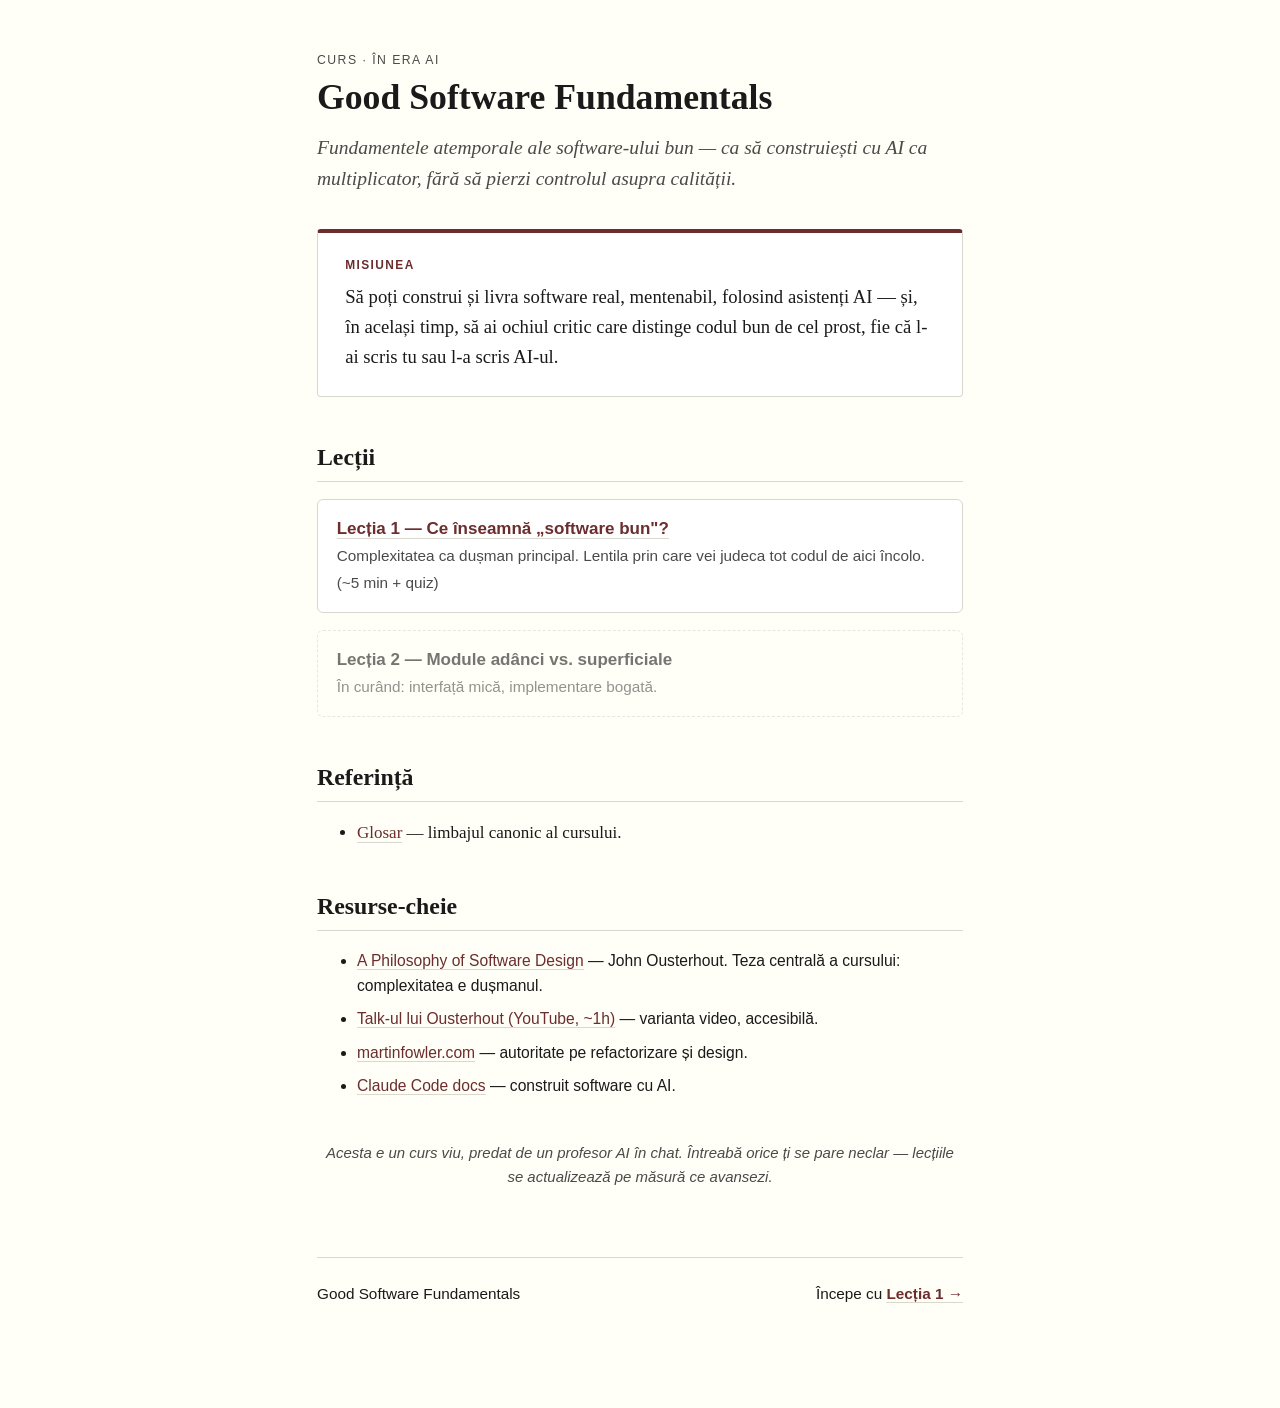
==== index.html @ 37c4af3b "Site curs: home, Lecția 1, glosar + setup GitHub Pages Co-Authored-By: Claude Opus 4.8 <noreply@anth" ====
<!DOCTYPE html>
<html lang="ro">
<head>
<meta charset="utf-8">
<meta name="viewport" content="width=device-width, initial-scale=1">
<meta name="apple-mobile-web-app-capable" content="yes">
<meta name="apple-mobile-web-app-title" content="Software Fundamentals">
<meta name="theme-color" content="#fffff8">
<title>Good Software Fundamentals</title>
<link rel="stylesheet" href="assets/course.css">
</head>
<body>

<div class="course-tag">Curs · în era AI</div>
<h1>Good Software Fundamentals</h1>
<p class="lead">Fundamentele atemporale ale software-ului bun — ca să construiești cu AI ca multiplicator, fără să pierzi controlul asupra calității.</p>

<div class="key-idea">
  <span class="label">Misiunea</span>
  Să poți construi și livra software real, mentenabil, folosind asistenți AI — și, în același timp, să ai ochiul critic care distinge codul bun de cel prost, fie că l-ai scris tu sau l-a scris AI-ul.
</div>

<h2>Lecții</h2>
<ol class="lesson-list">
  <li>
    <a href="lessons/0001-ce-este-software-bun.html"><strong>Lecția 1 — Ce înseamnă „software bun"?</strong></a><br>
    <span class="muted">Complexitatea ca dușman principal. Lentila prin care vei judeca tot codul de aici încolo. (~5 min + quiz)</span>
  </li>
  <li class="upcoming">
    <strong>Lecția 2 — Module adânci vs. superficiale</strong><br>
    <span class="muted">În curând: interfață mică, implementare bogată.</span>
  </li>
</ol>

<h2>Referință</h2>
<ul>
  <li><a href="glossary.html">Glosar</a> — limbajul canonic al cursului.</li>
</ul>

<h2>Resurse-cheie</h2>
<ul class="sources-list">
  <li><a href="https://web.stanford.edu/~ouster/cgi-bin/book.php">A Philosophy of Software Design</a> — John Ousterhout. Teza centrală a cursului: complexitatea e dușmanul.</li>
  <li><a href="https://www.youtube.com/watch?v=bmSAYlu0NcY">Talk-ul lui Ousterhout (YouTube, ~1h)</a> — varianta video, accesibilă.</li>
  <li><a href="https://martinfowler.com/">martinfowler.com</a> — autoritate pe refactorizare și design.</li>
  <li><a href="https://docs.claude.com/en/docs/claude-code/overview">Claude Code docs</a> — construit software cu AI.</li>
</ul>

<div class="ask-teacher">
  Acesta e un curs viu, predat de un profesor AI în chat. Întreabă orice ți se pare neclar — lecțiile se actualizează pe măsură ce avansezi.
</div>

<div class="lesson-nav">
  <span>Good Software Fundamentals</span>
  <span>Începe cu <a href="lessons/0001-ce-este-software-bun.html"><strong>Lecția 1 →</strong></a></span>
</div>

</body>
</html>
---- assets/course.css ----
/* =====================================================================
   Good Software Fundamentals — shared course stylesheet
   Tufte-inspired: generous margins, readable serif, muted palette.
   Every lesson links this file. Keep lessons consistent — edit here,
   not inline.
   ===================================================================== */

:root {
  --ink:        #1a1a1a;
  --ink-soft:   #4a4a4a;
  --paper:      #fffff8;   /* warm Tufte paper */
  --rule:       #d8d8cf;
  --accent:     #6b2d2d;   /* deep brick red for emphasis */
  --accent-bg:  #f4eaea;
  --good:       #2e6b3f;
  --good-bg:    #e9f2eb;
  --bad:        #8a2b2b;
  --bad-bg:     #f6eaea;
  --code-bg:    #f3f1e7;
  --ai:         #2d4a6b;   /* blue for "AI era" callouts */
  --ai-bg:      #e9eef4;
  --maxw:       42rem;
}

* { box-sizing: border-box; }

html { font-size: 17px; }

body {
  margin: 0 auto;
  padding: 3rem 2rem 6rem;
  max-width: var(--maxw);
  background: var(--paper);
  color: var(--ink);
  font-family: Georgia, "Iowan Old Style", "Palatino Linotype", serif;
  line-height: 1.6;
  -webkit-font-smoothing: antialiased;
}

/* ---- Course chrome ---- */
.course-tag {
  font-family: -apple-system, BlinkMacSystemFont, "Segoe UI", sans-serif;
  font-size: 0.72rem;
  letter-spacing: 0.12em;
  text-transform: uppercase;
  color: var(--ink-soft);
  margin-bottom: 0.4rem;
}

h1 {
  font-size: 2.1rem;
  line-height: 1.15;
  margin: 0.2rem 0 0.6rem;
  font-weight: 700;
}

h2 {
  font-size: 1.4rem;
  margin: 2.4rem 0 0.6rem;
  border-bottom: 1px solid var(--rule);
  padding-bottom: 0.3rem;
}

h3 { font-size: 1.1rem; margin: 1.6rem 0 0.4rem; }

.lead {
  font-size: 1.15rem;
  color: var(--ink-soft);
  font-style: italic;
  margin-bottom: 2rem;
}

p { margin: 0.8rem 0; }

a { color: var(--accent); text-decoration: none; border-bottom: 1px solid var(--rule); }
a:hover { border-bottom-color: var(--accent); }

strong { font-weight: 700; }

blockquote {
  margin: 1.4rem 0;
  padding: 0.2rem 0 0.2rem 1.2rem;
  border-left: 3px solid var(--rule);
  color: var(--ink-soft);
  font-style: italic;
}

code {
  font-family: "SF Mono", "JetBrains Mono", Menlo, Consolas, monospace;
  font-size: 0.86em;
  background: var(--code-bg);
  padding: 0.1em 0.35em;
  border-radius: 3px;
}

pre {
  background: var(--code-bg);
  padding: 1rem 1.2rem;
  border-radius: 6px;
  overflow-x: auto;
  font-size: 0.84rem;
  line-height: 1.5;
}
pre code { background: none; padding: 0; font-size: inherit; }

/* ---- Callout boxes ---- */
.callout {
  margin: 1.6rem 0;
  padding: 1rem 1.2rem;
  border-radius: 6px;
  border-left: 4px solid var(--accent);
  background: var(--accent-bg);
  font-family: -apple-system, BlinkMacSystemFont, "Segoe UI", sans-serif;
  font-size: 0.95rem;
}
.callout .label {
  display: block;
  font-size: 0.7rem;
  letter-spacing: 0.1em;
  text-transform: uppercase;
  margin-bottom: 0.3rem;
  font-weight: 700;
}
.callout.ai   { border-left-color: var(--ai);   background: var(--ai-bg); }
.callout.ai .label   { color: var(--ai); }
.callout.good { border-left-color: var(--good); background: var(--good-bg); }
.callout.good .label { color: var(--good); }
.callout .label { color: var(--accent); }

/* ---- Key idea banner ---- */
.key-idea {
  margin: 2rem 0;
  padding: 1.4rem 1.6rem;
  background: #fff;
  border: 1px solid var(--rule);
  border-top: 4px solid var(--accent);
  border-radius: 4px;
  font-size: 1.1rem;
}
.key-idea .label {
  font-family: -apple-system, sans-serif;
  font-size: 0.7rem; letter-spacing: 0.12em; text-transform: uppercase;
  color: var(--accent); font-weight: 700; display:block; margin-bottom: 0.4rem;
}

/* ---- Comparison table good/bad ---- */
.compare { display: grid; grid-template-columns: 1fr 1fr; gap: 1rem; margin: 1.4rem 0; }
.compare > div { padding: 1rem; border-radius: 6px; font-size: 0.92rem; }
.compare .y { background: var(--good-bg); border: 1px solid #cfe0d4; }
.compare .n { background: var(--bad-bg);  border: 1px solid #e6cccc; }
.compare h4 { margin: 0 0 0.5rem; font-family: -apple-system, sans-serif; font-size: 0.8rem; letter-spacing:0.06em; text-transform: uppercase; }
.compare .y h4 { color: var(--good); }
.compare .n h4 { color: var(--bad); }

/* ---- Home: lesson & source lists ---- */
.lesson-list { list-style: none; padding: 0; }
.lesson-list > li {
  margin: 0 0 1rem;
  padding: 0.9rem 1.1rem;
  background: #fff;
  border: 1px solid var(--rule);
  border-radius: 6px;
}
.lesson-list > li.upcoming { opacity: 0.6; background: transparent; border-style: dashed; }
.muted { color: var(--ink-soft); font-size: 0.9rem; }
.sources-list, .lesson-list { font-family: -apple-system, BlinkMacSystemFont, "Segoe UI", sans-serif; }
.sources-list li { margin: 0.5rem 0; font-size: 0.92rem; }

/* ---- Glossary ---- */
.term { margin: 1.4rem 0; padding-bottom: 1.2rem; border-bottom: 1px solid var(--rule); }
.term:last-child { border-bottom: none; }
.term dt { font-weight: 700; font-size: 1.05rem; color: var(--accent); }
.term dd { margin: 0.4rem 0 0; }
.term .avoid {
  display: block; margin-top: 0.4rem;
  font-family: -apple-system, sans-serif; font-size: 0.82rem; color: var(--ink-soft);
}
.term .avoid b { color: var(--bad); font-weight: 600; }

/* ---- Footer nav ---- */
.lesson-nav {
  margin-top: 4rem;
  padding-top: 1.4rem;
  border-top: 1px solid var(--rule);
  font-family: -apple-system, sans-serif;
  font-size: 0.9rem;
  display: flex;
  justify-content: space-between;
  flex-wrap: wrap;
  gap: 1rem;
}

.source {
  margin: 2rem 0;
  font-family: -apple-system, sans-serif;
  font-size: 0.9rem;
  background: #fff;
  border: 1px dashed var(--rule);
  padding: 0.9rem 1.1rem;
  border-radius: 6px;
}
.source .label { font-weight: 700; color: var(--accent); }

.ask-teacher {
  margin-top: 2.5rem;
  font-family: -apple-system, sans-serif;
  font-size: 0.88rem;
  color: var(--ink-soft);
  text-align: center;
  font-style: italic;
}

@media (max-width: 600px) {
  .compare { grid-template-columns: 1fr; }
  html { font-size: 16px; }
}

/* ---- Quiz widget ---- */
.quiz-widget {
  margin: 1.8rem 0;
  font-family: -apple-system, BlinkMacSystemFont, "Segoe UI", sans-serif;
}
.quiz-q { margin: 1.4rem 0; }
.quiz-prompt { font-size: 1rem; margin: 0 0 0.6rem; font-family: Georgia, serif; }
.quiz-prompt .qn { color: var(--accent); font-weight: 700; }
.quiz-opts { display: grid; gap: 0.5rem; }
.quiz-opts button {
  text-align: left;
  padding: 0.6rem 0.9rem;
  font-size: 0.92rem;
  background: #fff;
  border: 1px solid var(--rule);
  border-radius: 5px;
  cursor: pointer;
  font-family: inherit;
  transition: background 0.12s, border-color 0.12s;
}
.quiz-opts button:hover:not(:disabled) { border-color: var(--accent); background: var(--accent-bg); }
.quiz-opts button:disabled { cursor: default; opacity: 0.95; }
.quiz-opts button.correct { background: var(--good-bg); border-color: var(--good); color: var(--good); font-weight: 700; }
.quiz-opts button.wrong   { background: var(--bad-bg);  border-color: var(--bad);  color: var(--bad); }
.quiz-feedback { font-size: 0.9rem; margin: 0.6rem 0 0; min-height: 1px; }
.quiz-feedback.ok { color: var(--good); }
.quiz-feedback.no { color: var(--bad); }

@media print {
  body { background: #fff; max-width: 100%; }
  .quiz-widget button { display: none; }
}
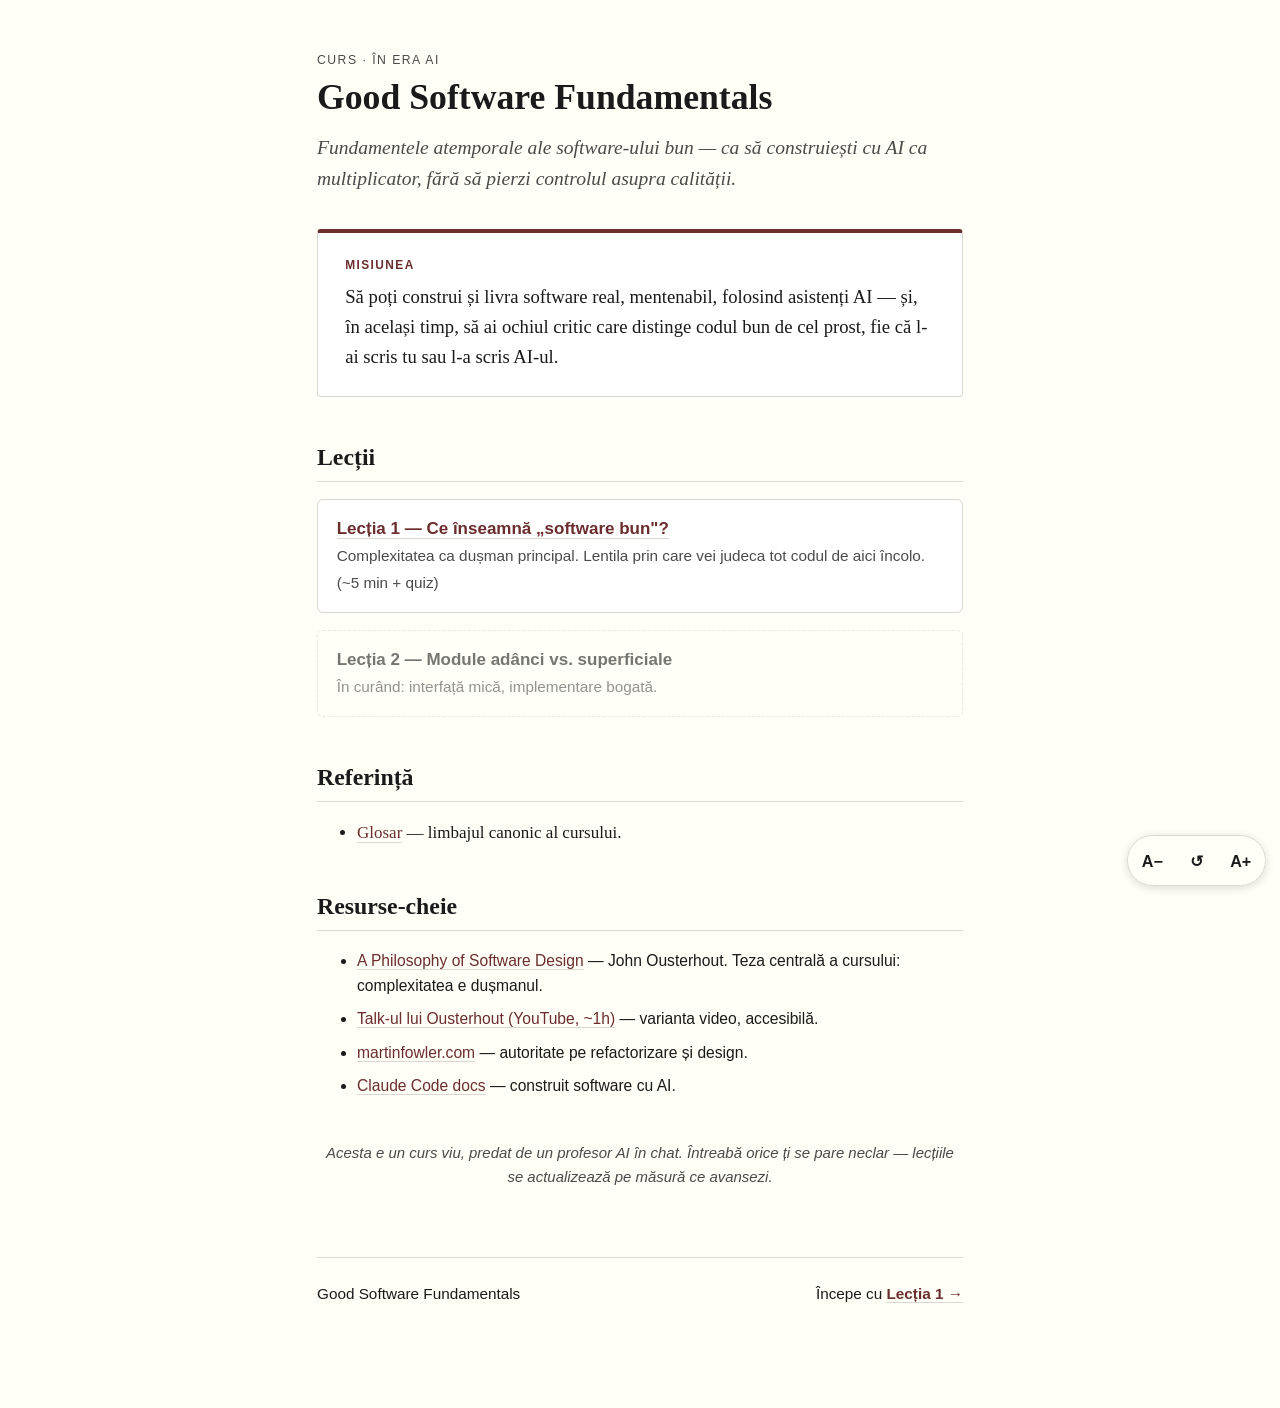
==== commit ed9b54d2: "Control mărime font + font mai mare pe mobil - Pilulă A−/↺/A+ persistentă (localStorage), pe toate p" ====
--- a/index.html
+++ b/index.html
@@ -54,5 +54,6 @@
   <span>Începe cu <a href="lessons/0001-ce-este-software-bun.html"><strong>Lecția 1 →</strong></a></span>
 </div>
 
+<script src="assets/fontsize.js"></script>
 </body>
 </html>
--- a/assets/course.css
+++ b/assets/course.css
@@ -20,11 +20,13 @@
   --ai:         #2d4a6b;   /* blue for "AI era" callouts */
   --ai-bg:      #e9eef4;
   --maxw:       42rem;
+  --base:       17px;      /* dimensiune de bază; mobilul o mărește mai jos */
+  --scale:      1;         /* multiplicator controlat de cititor (fontsize.js) */
 }
 
 * { box-sizing: border-box; }
 
-html { font-size: 17px; }
+html { font-size: calc(var(--base) * var(--scale)); }
 
 body {
   margin: 0 auto;
@@ -210,9 +212,45 @@
   font-style: italic;
 }
 
+/* ---- Font-size control (floating pill) ---- */
+.fontsize-control {
+  position: fixed;
+  right: 0.8rem;
+  bottom: 0.8rem;
+  z-index: 1000;
+  display: flex;
+  gap: 0.2rem;
+  padding: 0.25rem;
+  background: rgba(255, 255, 248, 0.94);
+  border: 1px solid var(--rule);
+  border-radius: 999px;
+  box-shadow: 0 2px 10px rgba(0, 0, 0, 0.14);
+  backdrop-filter: blur(4px);
+  font-family: -apple-system, BlinkMacSystemFont, "Segoe UI", sans-serif;
+}
+.fontsize-control button {
+  border: none;
+  background: transparent;
+  color: var(--ink);
+  font-weight: 700;
+  cursor: pointer;
+  border-radius: 999px;
+  width: 2.4rem;
+  height: 2.4rem;
+  font-size: 0.95rem;
+  line-height: 1;
+  display: flex;
+  align-items: center;
+  justify-content: center;
+}
+.fontsize-control button:hover { background: var(--accent-bg); color: var(--accent); }
+.fontsize-control button:active { transform: scale(0.92); }
+
 @media (max-width: 600px) {
+  :root { --base: 19px; }            /* mobilul pornește mai mare, nu mai mic */
+  body { padding: 2rem 1.1rem 6rem; } /* mai mult spațiu util pentru text */
   .compare { grid-template-columns: 1fr; }
-  html { font-size: 16px; }
+  .fontsize-control button { width: 2.9rem; height: 2.9rem; font-size: 1.05rem; } /* țintă atingere mai mare */
 }
 
 /* ---- Quiz widget ---- */
@@ -246,4 +284,5 @@
 @media print {
   body { background: #fff; max-width: 100%; }
   .quiz-widget button { display: none; }
-}
+  .fontsize-control { display: none; }
+}
